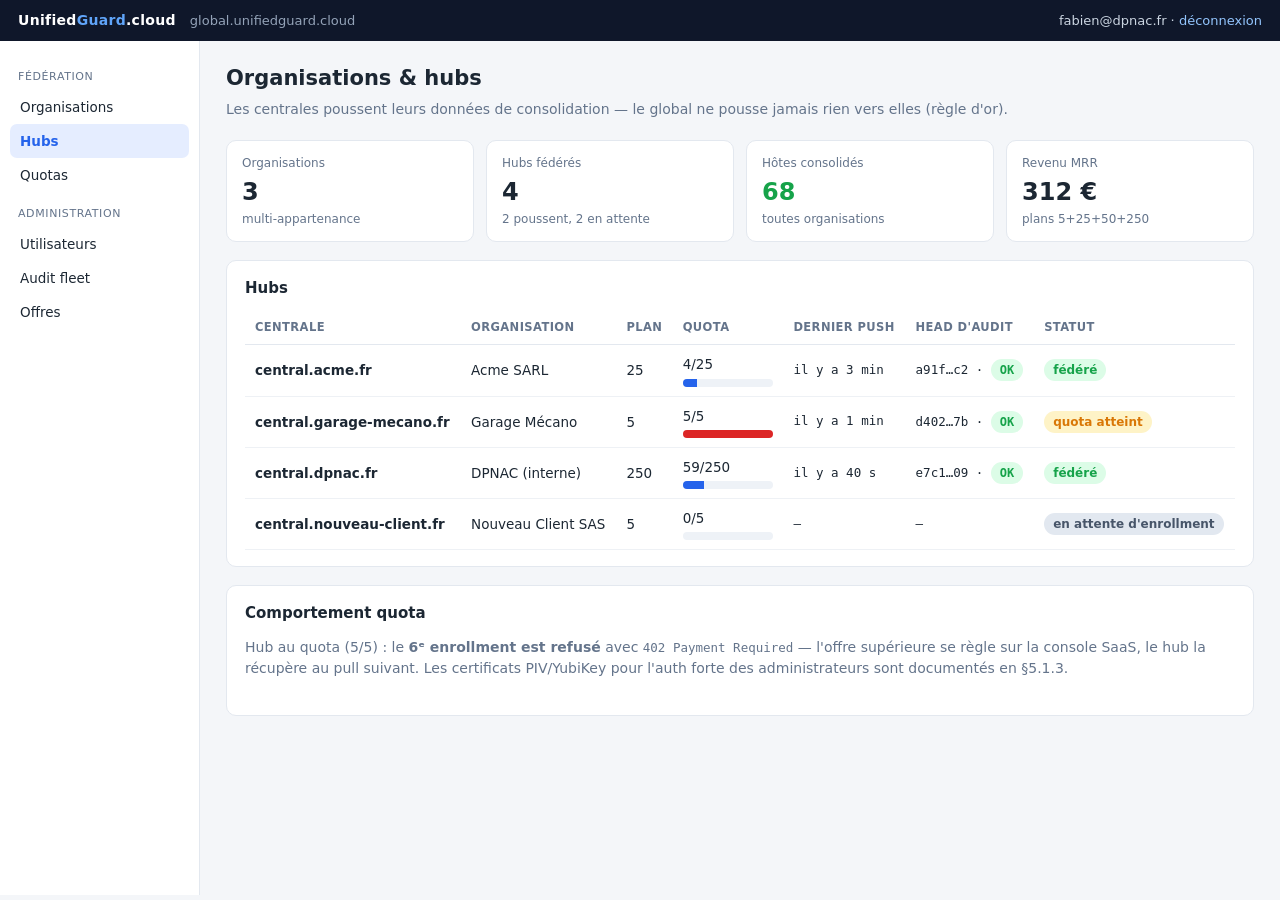
==== docs/maquettes/fleet-hubs.html @ e6937087 "feat: maquettes UI statiques hub+fleet (docs/maquettes) + Makefile test-pg corrigé" ====
<!DOCTYPE html>
<html lang="fr">
<head>
<meta charset="utf-8"><meta name="viewport" content="width=device-width, initial-scale=1">
<title>Hubs — global.unifiedguard.cloud</title>
<link rel="stylesheet" href="style.css">
</head>
<body>
<div class="topbar">
  <div class="logo">Unified<span>Guard</span>.cloud</div>
  <div class="site">global.unifiedguard.cloud</div>
  <div class="spacer"></div>
  <div class="user">fabien@dpnac.fr · <a href="index.html" style="color:#93c5fd;">déconnexion</a></div>
</div>
<div class="shell">
  <div class="sidenav">
    <div class="grp">Fédération</div>
    <a href="#">Organisations</a>
    <a class="on" href="#">Hubs</a>
    <a href="#">Quotas</a>
    <div class="grp">Administration</div>
    <a href="#">Utilisateurs</a>
    <a href="#">Audit fleet</a>
    <a href="#">Offres</a>
  </div>
  <div class="main">
    <h1>Organisations &amp; hubs</h1>
    <p class="sub">Les centrales poussent leurs données de consolidation — le global ne pousse jamais rien vers elles (règle d'or).</p>

    <div class="cards">
      <div class="card"><div class="k">Organisations</div><div class="v">3</div><div class="d">multi-appartenance</div></div>
      <div class="card"><div class="k">Hubs fédérés</div><div class="v">4</div><div class="d">2 poussent, 2 en attente</div></div>
      <div class="card ok"><div class="k">Hôtes consolidés</div><div class="v">68</div><div class="d">toutes organisations</div></div>
      <div class="card"><div class="k">Revenu MRR</div><div class="v">312 €</div><div class="d">plans 5+25+50+250</div></div>
    </div>

    <div class="panel">
      <h2>Hubs</h2>
      <table>
        <thead><tr><th>Centrale</th><th>Organisation</th><th>Plan</th><th>Quota</th><th>Dernier push</th><th>Head d'audit</th><th>Statut</th></tr></thead>
        <tbody>
          <tr>
            <td><b>central.acme.fr</b></td><td>Acme SARL</td><td>25</td>
            <td>4/25 <div class="meter" style="margin-top:4px; width:90px;"><i style="width:16%"></i></div></td>
            <td class="mono">il y a 3 min</td><td class="mono">a91f…c2 · <span class="chip ok">OK</span></td>
            <td><span class="chip ok">fédéré</span></td>
          </tr>
          <tr>
            <td><b>central.garage-mecano.fr</b></td><td>Garage Mécano</td><td>5</td>
            <td>5/5 <div class="meter" style="margin-top:4px; width:90px;"><i class="crit" style="width:100%"></i></div></td>
            <td class="mono">il y a 1 min</td><td class="mono">d402…7b · <span class="chip ok">OK</span></td>
            <td><span class="chip warn">quota atteint</span></td>
          </tr>
          <tr>
            <td><b>central.dpnac.fr</b></td><td>DPNAC (interne)</td><td>250</td>
            <td>59/250 <div class="meter" style="margin-top:4px; width:90px;"><i style="width:24%"></i></div></td>
            <td class="mono">il y a 40 s</td><td class="mono">e7c1…09 · <span class="chip ok">OK</span></td>
            <td><span class="chip ok">fédéré</span></td>
          </tr>
          <tr>
            <td><b>central.nouveau-client.fr</b></td><td>Nouveau Client SAS</td><td>5</td>
            <td>0/5 <div class="meter" style="margin-top:4px; width:90px;"><i style="width:0%"></i></div></td>
            <td class="mono">—</td><td class="mono">—</td>
            <td><span class="chip off">en attente d'enrollment</span></td>
          </tr>
        </tbody>
      </table>
    </div>

    <div class="panel">
      <h2>Comportement quota</h2>
      <p class="sub">Hub au quota (5/5) : le <b>6ᵉ enrollment est refusé</b> avec <span class="mono">402 Payment Required</span> — l'offre supérieure se règle sur la console SaaS, le hub la récupère au pull suivant. Les certificats PIV/YubiKey pour l'auth forte des administrateurs sont documentés en §5.1.3.</p>
    </div>
  </div>
</div>
</body>
</html>
---- docs/maquettes/style.css ----
/* UnifiedGuard — maquettes statiques (données fictives) */
:root {
  --bg: #f4f6f9; --panel: #fff; --line: #e3e8ef; --ink: #1c2733; --mut: #64748b;
  --acc: #2563eb; --acc-ink: #fff; --ok: #16a34a; --warn: #d97706; --crit: #dc2626;
  --chip-ok: #dcfce7; --chip-warn: #fef3c7; --chip-crit: #fee2e2; --chip-off: #e2e8f0;
}
* { box-sizing: border-box; margin: 0; }
body { font: 14px/1.5 system-ui, -apple-system, "Segoe UI", Roboto, sans-serif; background: var(--bg); color: var(--ink); }
a { color: var(--acc); text-decoration: none; }
a:hover { text-decoration: underline; }

/* Layout */
.topbar { display: flex; align-items: center; gap: 14px; background: #0f172a; color: #fff; padding: 10px 18px; }
.topbar .logo { font-weight: 700; letter-spacing: .3px; }
.topbar .logo span { color: #60a5fa; }
.topbar .site { font-size: 13px; color: #94a3b8; }
.topbar .spacer { flex: 1; }
.topbar .user { font-size: 13px; color: #cbd5e1; }
.shell { display: flex; min-height: calc(100vh - 46px); }
.sidenav { width: 200px; background: #fff; border-right: 1px solid var(--line); padding: 14px 10px; }
.sidenav .grp { font-size: 11px; text-transform: uppercase; letter-spacing: .6px; color: var(--mut); margin: 14px 8px 4px; }
.sidenav a { display: block; padding: 7px 10px; border-radius: 7px; color: var(--ink); font-size: 13.5px; }
.sidenav a:hover { background: #eef2f7; text-decoration: none; }
.sidenav a.on { background: #e5edff; color: var(--acc); font-weight: 600; }
.main { flex: 1; padding: 22px 26px; max-width: 1180px; }
h1 { font-size: 21px; margin-bottom: 4px; }
.sub { color: var(--mut); margin-bottom: 20px; }

/* Cards / KPI */
.cards { display: grid; grid-template-columns: repeat(auto-fit, minmax(170px, 1fr)); gap: 12px; margin-bottom: 18px; }
.card { background: var(--panel); border: 1px solid var(--line); border-radius: 10px; padding: 13px 15px; }
.card .k { font-size: 12px; color: var(--mut); }
.card .v { font-size: 24px; font-weight: 700; margin-top: 2px; }
.card .d { font-size: 12px; color: var(--mut); }
.card.warn .v { color: var(--warn); } .card.crit .v { color: var(--crit); } .card.ok .v { color: var(--ok); }

.panel { background: var(--panel); border: 1px solid var(--line); border-radius: 10px; padding: 16px 18px; margin-bottom: 18px; }
.panel h2 { font-size: 15px; margin-bottom: 12px; }
.grid2 { display: grid; grid-template-columns: 1fr 1fr; gap: 18px; }
@media (max-width: 900px) { .grid2 { grid-template-columns: 1fr; } }

/* Table */
table { width: 100%; border-collapse: collapse; font-size: 13.5px; }
th { text-align: left; font-size: 11.5px; text-transform: uppercase; letter-spacing: .4px; color: var(--mut); padding: 8px 10px; border-bottom: 1px solid var(--line); }
td { padding: 9px 10px; border-bottom: 1px solid #eef1f5; vertical-align: middle; }
tr:hover td { background: #f8fafc; }
.mono { font-family: ui-monospace, "SF Mono", Consolas, monospace; font-size: 12.5px; }

/* Chips */
.chip { display: inline-block; padding: 2px 9px; border-radius: 999px; font-size: 12px; font-weight: 600; }
.chip.ok { background: var(--chip-ok); color: var(--ok); }
.chip.warn { background: var(--chip-warn); color: var(--warn); }
.chip.crit { background: var(--chip-crit); color: var(--crit); }
.chip.off { background: var(--chip-off); color: #475569; }
.chip.info { background: #dbeafe; color: var(--acc); }

/* Buttons */
.btn { display: inline-block; background: var(--acc); color: var(--acc-ink); border: none; border-radius: 8px; padding: 8px 15px; font-size: 13.5px; font-weight: 600; cursor: pointer; }
.btn.sec { background: #eef2f7; color: var(--ink); }
.btn.small { padding: 4px 10px; font-size: 12.5px; }

/* Meters */
.meter { background: #eef2f7; border-radius: 6px; height: 8px; overflow: hidden; }
.meter i { display: block; height: 100%; background: var(--acc); }
.meter i.warn { background: var(--warn); } .meter i.crit { background: var(--crit); }
.kv { display: grid; grid-template-columns: 160px 1fr; gap: 6px 12px; font-size: 13.5px; }
.kv dt { color: var(--mut); } .kv dd { font-weight: 500; }

/* Login */
.login-wrap { min-height: 100vh; display: flex; align-items: center; justify-content: center; flex-direction: column; gap: 10px; }
.login { background: var(--panel); border: 1px solid var(--line); border-radius: 12px; padding: 28px 30px; width: 380px; }
.login h1 { text-align: center; font-size: 20px; }
.login .sub { text-align: center; }
label { display: block; font-size: 12.5px; color: var(--mut); margin: 12px 0 4px; }
input[type=email], input[type=password], input[type=text] { width: 100%; border: 1px solid var(--line); border-radius: 8px; padding: 9px 11px; font-size: 14px; }
input:focus { outline: 2px solid #bfdbfe; border-color: var(--acc); }
.btn.wide { width: 100%; margin-top: 16px; }
.note { background: #f0f7ff; border: 1px solid #d6e4ff; border-radius: 9px; padding: 10px 12px; font-size: 12.5px; color: #1e40af; margin-top: 14px; }
.banner { background: var(--chip-warn); border: 1px solid #fde68a; border-radius: 9px; padding: 9px 13px; font-size: 13px; margin-bottom: 16px; }
.okline { background: var(--chip-ok); border: 1px solid #bbf7d0; border-radius: 9px; padding: 9px 13px; font-size: 13px; margin-bottom: 16px; }
code.cmd { display: block; background: #0f172a; color: #a5f3fc; border-radius: 8px; padding: 11px 13px; font-size: 12.5px; white-space: pre-wrap; word-break: break-all; font-family: ui-monospace, Consolas, monospace; }
.back { font-size: 12.5px; margin-bottom: 14px; display: inline-block; }
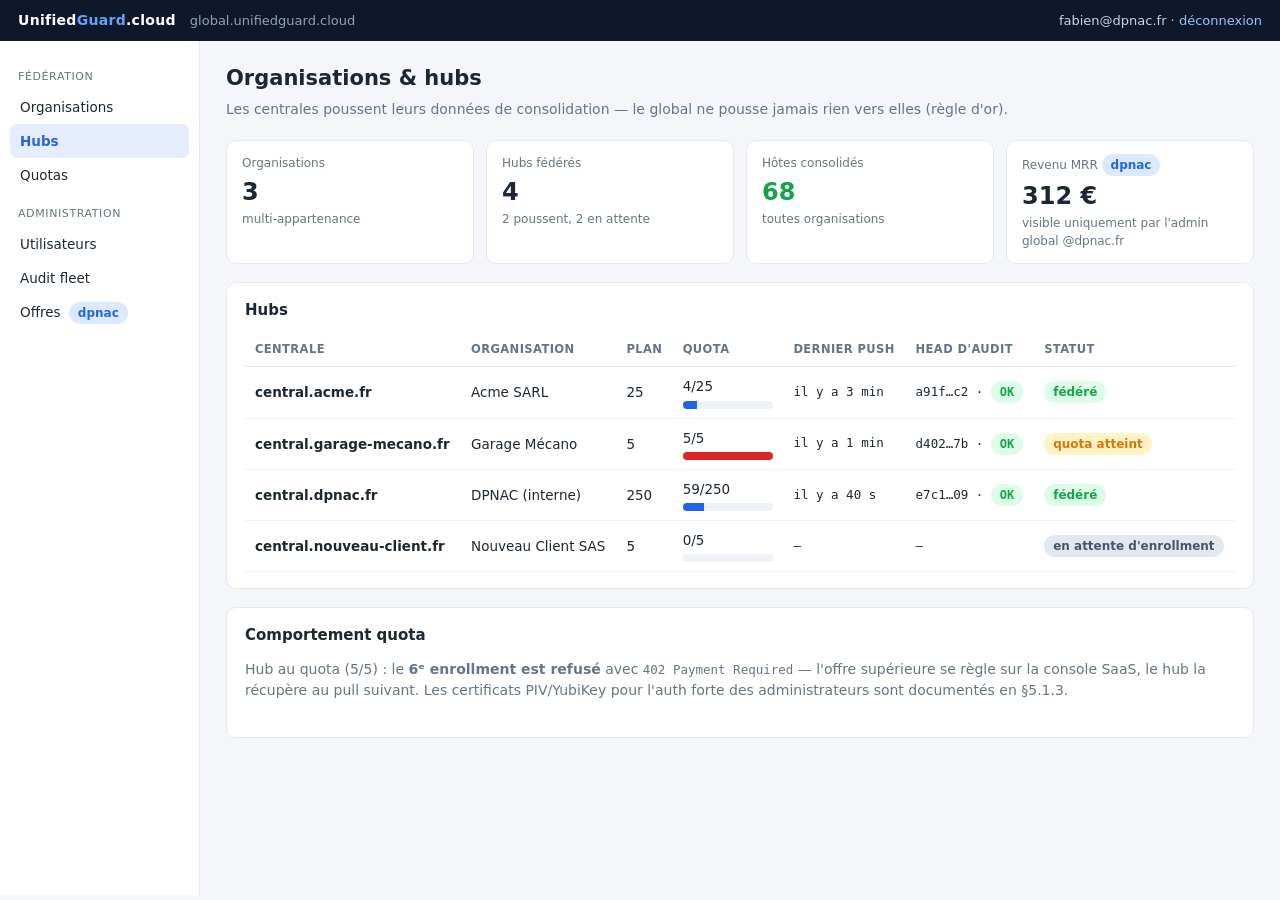
==== commit 88399ed1: "feat: règle confidentialité commerciale — revenus/facturation réservés admin global @dpnac.fr (SPEC " ====
--- a/docs/maquettes/fleet-hubs.html
+++ b/docs/maquettes/fleet-hubs.html
@@ -21,7 +21,7 @@
     <div class="grp">Administration</div>
     <a href="#">Utilisateurs</a>
     <a href="#">Audit fleet</a>
-    <a href="#">Offres</a>
+    <a href="#">Offres <span class="chip info" style="margin-left:4px;">dpnac</span></a>
   </div>
   <div class="main">
     <h1>Organisations &amp; hubs</h1>
@@ -31,7 +31,7 @@
       <div class="card"><div class="k">Organisations</div><div class="v">3</div><div class="d">multi-appartenance</div></div>
       <div class="card"><div class="k">Hubs fédérés</div><div class="v">4</div><div class="d">2 poussent, 2 en attente</div></div>
       <div class="card ok"><div class="k">Hôtes consolidés</div><div class="v">68</div><div class="d">toutes organisations</div></div>
-      <div class="card"><div class="k">Revenu MRR</div><div class="v">312 €</div><div class="d">plans 5+25+50+250</div></div>
+      <div class="card"><div class="k">Revenu MRR <span class="chip info">dpnac</span></div><div class="v">312 €</div><div class="d">visible uniquement par l'admin global @dpnac.fr</div></div>
     </div>
 
     <div class="panel">
